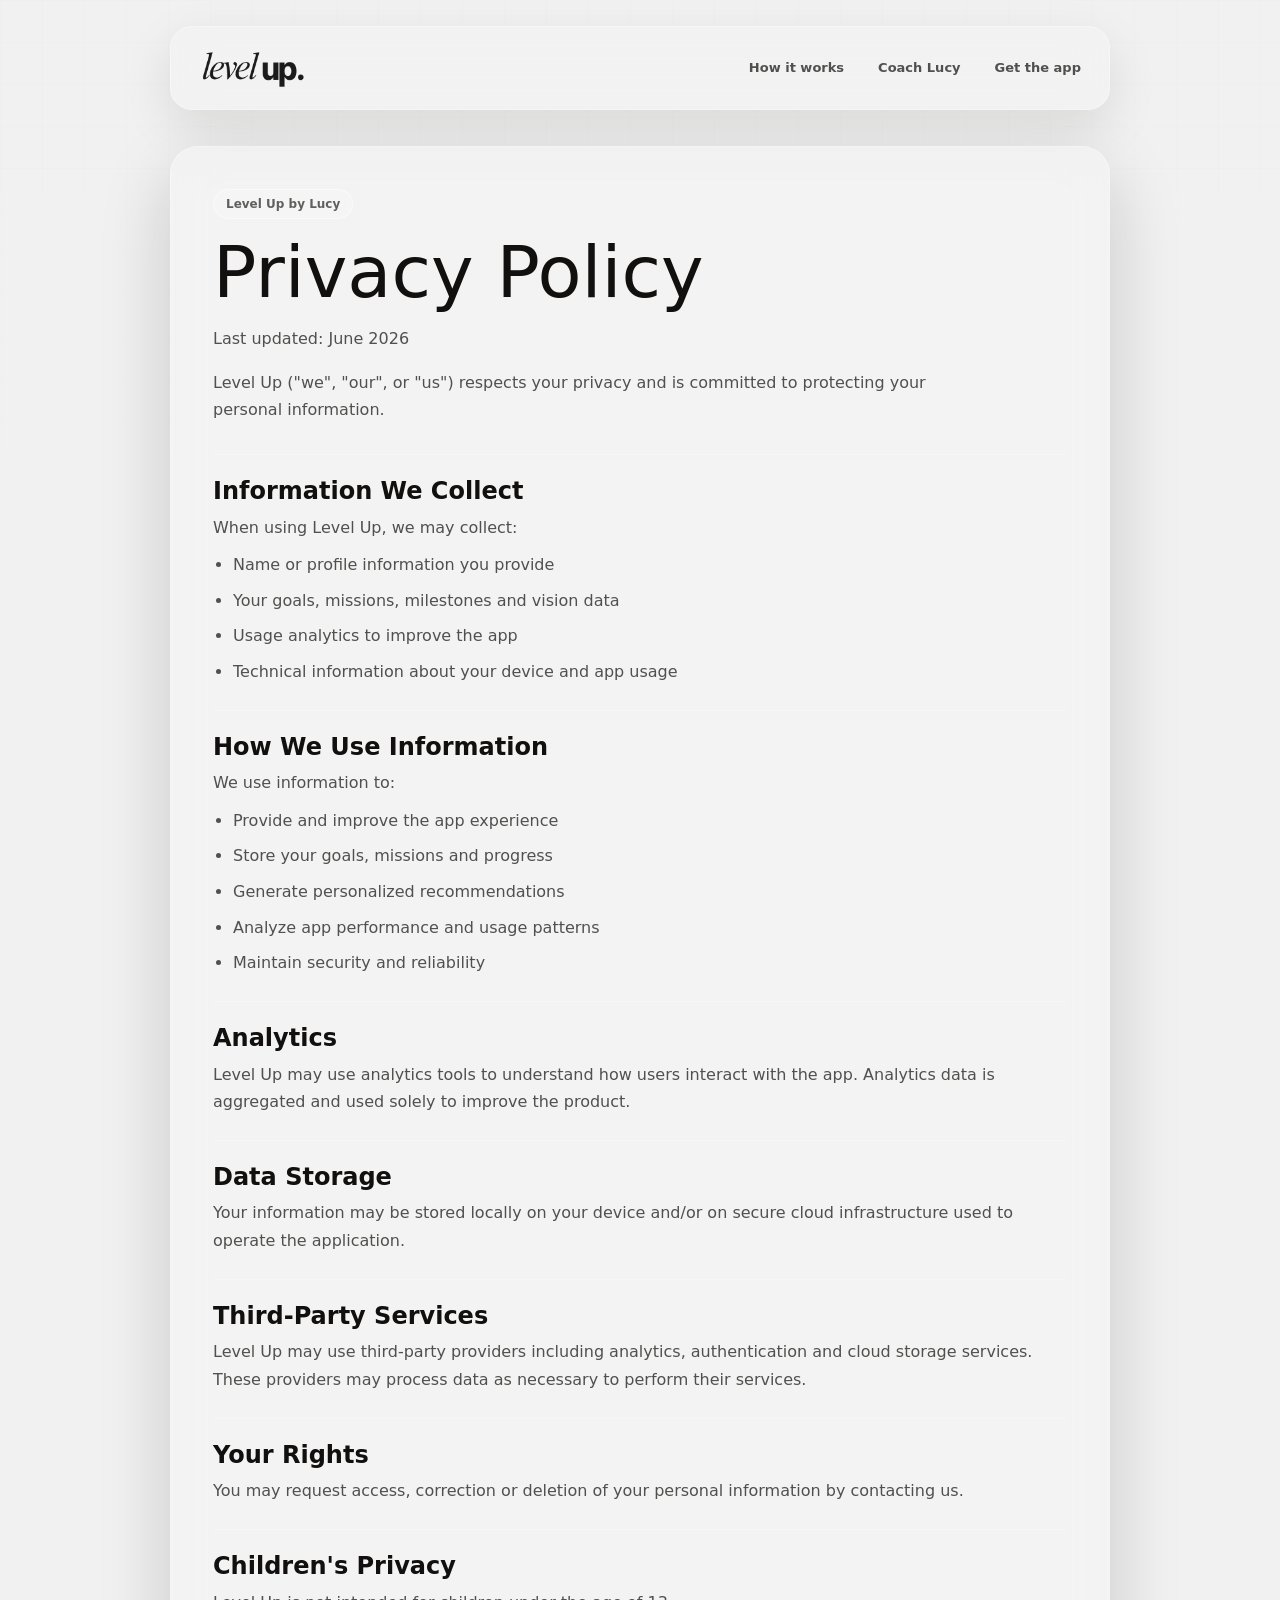
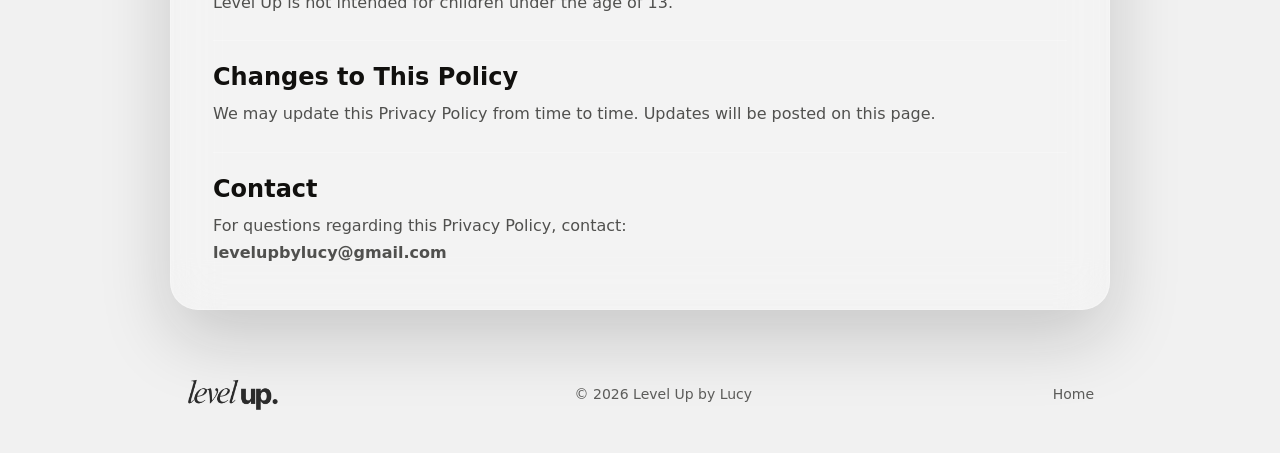
==== privacy/index.html @ 464bfc00 "updates" ====
<!DOCTYPE html>
<html lang="en">
<head>
  <meta charset="UTF-8" />
  <meta name="viewport" content="width=device-width, initial-scale=1.0" />
  <title>Privacy Policy | Level Up by Lucy</title>
  <meta name="description" content="Privacy Policy for the Level Up by Lucy app." />

  <link rel="stylesheet" href="../style.css" />
</head>
<body class="legal-page">
  <main class="page">
    <header class="topbar">
      <a href="../index.html" class="brand" aria-label="Level Up home">
        <img src="../assets/logo.png" alt="Level Up" class="logo" />
      </a>

      <nav class="nav" aria-label="Main navigation">
        <a href="../index.html#how">How it works</a>
        <a href="../index.html#lucy">Coach Lucy</a>
        <a href="../index.html#download">Get the app</a>
      </nav>
    </header>

    <article class="legal-shell">
      <div class="legal-hero">
        <span class="eyebrow">Level Up by Lucy</span>
        <h1>Privacy Policy</h1>
        <p>Last updated: June 2026</p>
        <p>Level Up ("we", "our", or "us") respects your privacy and is committed to protecting your personal information.</p>
      </div>

      <div class="legal-content">
        <section>
          <h2>Information We Collect</h2>
          <p>When using Level Up, we may collect:</p>
          <ul>
            <li>Name or profile information you provide</li>
            <li>Your goals, missions, milestones and vision data</li>
            <li>Usage analytics to improve the app</li>
            <li>Technical information about your device and app usage</li>
          </ul>
        </section>

        <section>
          <h2>How We Use Information</h2>
          <p>We use information to:</p>
          <ul>
            <li>Provide and improve the app experience</li>
            <li>Store your goals, missions and progress</li>
            <li>Generate personalized recommendations</li>
            <li>Analyze app performance and usage patterns</li>
            <li>Maintain security and reliability</li>
          </ul>
        </section>

        <section>
          <h2>Analytics</h2>
          <p>Level Up may use analytics tools to understand how users interact with the app. Analytics data is aggregated and used solely to improve the product.</p>
        </section>

        <section>
          <h2>Data Storage</h2>
          <p>Your information may be stored locally on your device and/or on secure cloud infrastructure used to operate the application.</p>
        </section>

        <section>
          <h2>Third-Party Services</h2>
          <p>Level Up may use third-party providers including analytics, authentication and cloud storage services. These providers may process data as necessary to perform their services.</p>
        </section>

        <section>
          <h2>Your Rights</h2>
          <p>You may request access, correction or deletion of your personal information by contacting us.</p>
        </section>

        <section>
          <h2>Children's Privacy</h2>
          <p>Level Up is not intended for children under the age of 13.</p>
        </section>

        <section>
          <h2>Changes to This Policy</h2>
          <p>We may update this Privacy Policy from time to time. Updates will be posted on this page.</p>
        </section>

        <section>
          <h2>Contact</h2>
          <p>For questions regarding this Privacy Policy, contact:</p>
          <p class="legal-contact"><a href="mailto:levelupbylucy@gmail.com">levelupbylucy@gmail.com</a></p>
        </section>
      </div>
    </article>

    <footer class="footer">
      <img src="../assets/logo.png" alt="Level Up" />
      <span>© 2026 Level Up by Lucy</span>
      <a href="../index.html">Home</a>
    </footer>
  </main>
</body>
</html>
---- style.css ----
:root {
  --app-bg: #f1f1f1;
  --background: #f2eee8;
  --cream: #ece7e0;
  --ink: #11100e;
  --muted: #66615c;
  --clay: #b76752;
  --sage: #75896b;
  --taupe: #bdb8b2;
  --hairline: #e7e2dc;
  --gold: #d69b32;
  --glass: rgba(255, 255, 255, .20);
  --glass-strong: rgba(255, 255, 255, .36);
  --glass-line: rgba(255, 255, 255, .28);
  --shadow: 0 28px 70px rgba(17, 16, 14, .18);
  --radius: 26px;
}

* {
  box-sizing: border-box;
  margin: 0;
  padding: 0;
}

html {
  scroll-behavior: smooth;
}

body {
  min-height: 100vh;
  font-family: -apple-system, BlinkMacSystemFont, "SF Pro Display", "SF Pro Text", "Segoe UI", system-ui, sans-serif;
  color: var(--ink);
  background-color: var(--app-bg);
  overflow-x: hidden;
}

body::before {
  content: "";
  position: fixed;
  inset: 0;
  pointer-events: none;
  background-image:
    linear-gradient(rgba(17, 16, 14, .025) 1px, transparent 1px),
    linear-gradient(90deg, rgba(17, 16, 14, .022) 1px, transparent 1px);
  background-size: 42px 42px;
  mask-image: linear-gradient(180deg, black, transparent 86%);
  opacity: .42;
}

a {
  color: inherit;
  text-decoration: none;
}

img {
  display: block;
  max-width: 100%;
}

.page {
  width: min(1160px, calc(100% - 40px));
  margin: 0 auto;
  padding: 26px 0 28px;
}

.topbar {
  display: flex;
  align-items: center;
  justify-content: space-between;
  gap: 22px;
  margin-bottom: 36px;
  padding: 14px 16px;
  border: 1px solid var(--glass-line);
  border-radius: 22px;
  background: rgba(255, 255, 255, .13);
  box-shadow: 0 18px 50px rgba(17, 16, 14, .10);
  backdrop-filter: blur(22px);
  -webkit-backdrop-filter: blur(22px);
}

.brand {
  flex: 0 0 auto;
}

.logo {
  width: 126px;
  height: auto;
}

.nav {
  display: flex;
  align-items: center;
  gap: 10px;
  color: rgba(17, 16, 14, .72);
  font-size: 13px;
  font-weight: 700;
}

.nav a,
.footer a {
  padding: 9px 12px;
  border-radius: 999px;
  transition: background .2s ease, color .2s ease, transform .2s ease;
}

.nav a:hover,
.footer a:hover {
  color: var(--ink);
  background: rgba(255, 255, 255, .24);
}

.hero-section {
  position: relative;
  display: grid;
  grid-template-columns: minmax(0, .86fr) minmax(360px, 1fr);
  align-items: center;
  gap: 42px;
  min-height: clamp(680px, calc(100vh - 210px), 760px);
  padding-bottom: 46px;
}

.hero-copy {
  max-width: 530px;
  color: var(--ink);
  transform: translateY(-40px);
}

.eyebrow {
  display: inline-flex;
  width: fit-content;
  padding: 7px 12px;
  border: 1px solid rgba(255, 255, 255, .46);
  border-radius: 999px;
  background: rgba(255, 255, 255, .18);
  color: rgba(17, 16, 14, .66);
  font-size: 12px;
  font-weight: 700;
}

h1,
h2 {
  letter-spacing: 0;
  line-height: 1.04;
}

h1 {
  margin-top: 18px;
  max-width: 11ch;
  font-size: clamp(52px, 7vw, 92px);
  font-weight: 500;
}

h2 {
  font-size: clamp(32px, 4vw, 52px);
  font-weight: 500;
}

.hero-copy p,
.lucy-copy p,
.download p,
.support-copy p {
  margin-top: 22px;
  max-width: 490px;
  color: rgba(17, 16, 14, .72);
  font-size: 18px;
  line-height: 1.65;
}

.hero-pills {
  display: flex;
  flex-wrap: wrap;
  gap: 10px;
  margin-top: 24px;
}

.hero-pills span {
  padding: 9px 13px;
  border: 1px solid rgba(255, 255, 255, .34);
  border-radius: 999px;
  background: rgba(255, 255, 255, .16);
  color: rgba(17, 16, 14, .78);
  font-size: 13px;
  font-weight: 700;
}

.hero-actions {
  display: flex;
  flex-wrap: wrap;
  gap: 12px;
  margin-top: 32px;
}

.herohero-link,
.button,
.store-button {
  display: inline-flex;
  align-items: center;
  justify-content: center;
  gap: 10px;
  min-height: 52px;
  padding: 0 22px;
  border-radius: 999px;
  font-weight: 800;
  transition: transform .22s ease, box-shadow .22s ease, background .22s ease;
}

.button-primary,
.store-button {
  background: var(--ink);
  color: #fff;
  box-shadow: 0 18px 44px rgba(17, 16, 14, .24);
}

.button-secondary {
  border: 1px solid rgba(255, 255, 255, .42);
  background: rgba(255, 255, 255, .16);
}

.button:hover,
.store-button:hover {
  transform: translateY(-2px);
}

.phone-wrap {
  position: relative;
  display: grid;
  place-items: center;
  min-height: 640px;
}

.phone-halo {
  position: absolute;
  width: min(570px, 94%);
  aspect-ratio: 1;
  border-radius: 50%;
  background:
    radial-gradient(circle, rgba(236, 231, 224, .60), rgba(236, 231, 224, .18) 44%, transparent 68%);
  filter: blur(3px);
}

.app-preview-image {
  position: relative;
  z-index: 1;
  width: min(304px, 82vw);
  height: auto;
  border-radius: 0;
  box-shadow: none;
  background: transparent;
}

.floating-card {
  position: absolute;
  z-index: 2;
  width: 154px;
  padding: 16px;
  border: 1px solid rgba(255, 255, 255, .34);
  border-radius: 22px;
  background: rgba(255, 255, 255, .22);
  box-shadow: 0 22px 60px rgba(17, 16, 14, .16);
  backdrop-filter: blur(24px);
  -webkit-backdrop-filter: blur(24px);
}

.floating-card span,
.card-label {
  display: block;
  color: rgba(17, 16, 14, .56);
  font-size: 11px;
  font-weight: 800;
  letter-spacing: .13em;
  text-transform: uppercase;
}

.floating-card strong {
  display: block;
  margin-top: 10px;
  font-size: 34px;
  font-weight: 500;
}

.floating-card small {
  color: rgba(17, 16, 14, .60);
  font-size: 13px;
}

.progress-float {
  left: 18px;
  top: 112px;
}

.streak-float {
  right: 8px;
  bottom: 120px;
}

.glass-panel {
  margin: 28px 0;
  padding: 36px;
  border: 1px solid rgba(255, 255, 255, .22);
  border-radius: var(--radius);
  background: rgba(255, 255, 255, .16);
  box-shadow: var(--shadow);
  backdrop-filter: blur(24px);
  -webkit-backdrop-filter: blur(24px);
}

.process {
  text-align: center;
}

.process h2 {
  margin-top: 12px;
}

.steps {
  display: grid;
  grid-template-columns: repeat(5, 1fr);
  gap: 12px;
  margin-top: 30px;
}

.steps article {
  min-height: 160px;
  padding: 18px;
  border: 1px solid rgba(255, 255, 255, .22);
  border-radius: 20px;
  background: rgba(255, 255, 255, .16);
  text-align: left;
}

.step-icon {
  width: 42px;
  height: 42px;
  margin-bottom: 18px;
  display: grid;
  place-items: center;
  border-radius: 14px;
  background: rgba(17, 16, 14, .86);
  color: #fff;
  font-weight: 800;
}

.steps h3 {
  margin-bottom: 8px;
  font-size: 18px;
}

.steps p {
  color: rgba(17, 16, 14, .64);
  font-size: 14px;
  line-height: 1.55;
}

.lucy {
  display: grid;
  grid-template-columns: minmax(0, .9fr) minmax(0, 1fr);
  gap: 34px;
  align-items: center;
}

.lucy-portrait {
  position: relative;
  min-height: 400px;
  overflow: hidden;
  border: 1px solid rgba(255, 255, 255, .24);
  border-radius: 24px;
  background:
    linear-gradient(180deg, rgba(17, 16, 14, .08), rgba(255, 255, 255, .18)),
    var(--taupe);
}

.portrait-placeholder {
  width: 100%;
  height: 100%;
  min-height: 400px;
  object-fit: cover;
  object-position: center;
}

.lucy blockquote {
  position: absolute;
  left: 18px;
  bottom: 18px;
  width: min(300px, calc(100% - 36px));
  padding: 18px;
  border: 1px solid rgba(255, 255, 255, .32);
  border-radius: 20px;
  background: rgba(255, 255, 255, .52);
  box-shadow: 0 18px 48px rgba(17, 16, 14, .18);
  color: var(--ink);
  line-height: 1.45;
  backdrop-filter: blur(18px);
  -webkit-backdrop-filter: blur(18px);
}

.lucy-copy ul {
  display: grid;
  gap: 12px;
  margin-top: 24px;
  list-style: none;
}

.lucy-copy li {
  display: flex;
  align-items: center;
  gap: 10px;
  color: rgba(17, 16, 14, .78);
  font-weight: 700;
}

.lucy-copy li::before {
  content: "";
  width: 20px;
  height: 20px;
  flex: 0 0 auto;
  border-radius: 50%;
  background: var(--sage);
  box-shadow: inset 0 0 0 5px rgba(255, 255, 255, .42);
}

.download {
  display: grid;
  grid-template-columns: 1fr auto;
  align-items: center;
  gap: 32px;
}

.download-actions {
  display: flex;
  align-items: center;
  gap: 18px;
}

.qr {
  position: relative;
  display: grid;
  place-items: center;
  width: 132px;
  height: 132px;
  overflow: hidden;
  border-radius: 24px;
  background: rgba(255, 255, 255, .78);
  box-shadow: 0 18px 42px rgba(17, 16, 14, .12);
}

.qr span {
  position: absolute;
  background: var(--ink);
}

.qr span:nth-child(1) {
  width: 34px;
  height: 34px;
  top: 20px;
  left: 20px;
}

.qr span:nth-child(2) {
  width: 34px;
  height: 34px;
  top: 20px;
  right: 20px;
}

.qr span:nth-child(3) {
  width: 34px;
  height: 34px;
  bottom: 20px;
  left: 20px;
}

.qr span:nth-child(4) {
  width: 12px;
  height: 68px;
  right: 34px;
  bottom: 20px;
  box-shadow: -22px -20px 0 var(--ink), -44px 8px 0 var(--ink);
}

.qr b {
  z-index: 1;
  padding: 8px 10px;
  border-radius: 999px;
  background: var(--clay);
  color: #fff;
  font-size: 13px;
  letter-spacing: .2em;
}

.store-links {
  display: grid;
  gap: 12px;
}

.support {
  display: grid;
  grid-template-columns: minmax(0, .86fr) minmax(320px, 1fr);
  align-items: start;
  gap: 36px;
}

.support-copy a,
.legal-contact {
  font-weight: 800;
  color: var(--ink);
}

.support-form {
  display: grid;
  gap: 14px;
}

.support-form label {
  display: grid;
  gap: 7px;
}

.support-form span {
  color: rgba(17, 16, 14, .62);
  font-size: 12px;
  font-weight: 800;
}

.support-form input,
.support-form select,
.support-form textarea {
  width: 100%;
  border: 1px solid rgba(255, 255, 255, .36);
  border-radius: 18px;
  background: rgba(255, 255, 255, .34);
  color: var(--ink);
  font: inherit;
  outline: none;
  padding: 14px 15px;
  box-shadow: inset 0 1px 0 rgba(255, 255, 255, .36);
}

.support-form textarea {
  resize: vertical;
  min-height: 132px;
}

.support-form input:focus,
.support-form select:focus,
.support-form textarea:focus {
  border-color: rgba(17, 16, 14, .28);
  box-shadow: 0 0 0 4px rgba(17, 16, 14, .08);
}

.form-note {
  color: rgba(17, 16, 14, .58);
  font-size: 13px;
  line-height: 1.45;
}

.footer {
  display: flex;
  align-items: center;
  justify-content: space-between;
  gap: 18px;
  padding: 26px 4px 8px;
  color: rgba(17, 16, 14, .66);
  font-size: 14px;
}

.footer img {
  width: 112px;
  opacity: .92;
}

.legal-page .page {
  width: min(940px, calc(100% - 40px));
}

.legal-shell {
  margin: 22px 0 34px;
  padding: 42px;
  border: 1px solid rgba(255, 255, 255, .24);
  border-radius: 28px;
  background: rgba(255, 255, 255, .18);
  box-shadow: var(--shadow);
  backdrop-filter: blur(24px);
  -webkit-backdrop-filter: blur(24px);
}

.legal-hero {
  display: grid;
  gap: 16px;
  max-width: 720px;
  margin-bottom: 30px;
}

.legal-hero h1 {
  max-width: none;
  margin-top: 0;
  font-size: clamp(42px, 7vw, 72px);
}

.legal-hero p,
.legal-content p,
.legal-content li {
  color: rgba(17, 16, 14, .72);
  font-size: 16px;
  line-height: 1.72;
}

.legal-content {
  display: grid;
  gap: 24px;
}

.legal-content section {
  padding-top: 24px;
  border-top: 1px solid rgba(255, 255, 255, .24);
}

.legal-content h2 {
  margin-bottom: 10px;
  font-size: 24px;
  font-weight: 700;
}

.legal-content ul {
  display: grid;
  gap: 8px;
  margin-top: 10px;
  padding-left: 20px;
}

@media (max-width: 920px) {
  .nav {
    display: none;
  }

  .hero-section,
  .lucy,
  .download,
  .support {
    grid-template-columns: 1fr;
  }

  .hero-section {
    min-height: auto;
    gap: 28px;
  }

  .phone-wrap {
    min-height: 560px;
  }

  .steps {
    grid-template-columns: repeat(2, 1fr);
  }

  .download-actions {
    justify-content: flex-start;
  }
}

@media (max-width: 620px) {
  .page,
  .legal-page .page {
    width: min(100% - 24px, 1160px);
    padding-top: 14px;
  }

  .topbar {
    margin-bottom: 24px;
  }

  .logo {
    width: 108px;
  }

  h1 {
    font-size: 48px;
  }

  h2 {
    font-size: 34px;
  }

  .hero-copy p,
  .lucy-copy p,
  .download p,
  .support-copy p {
    font-size: 16px;
  }

  .hero-actions,
  .download-actions {
    flex-direction: column;
    align-items: stretch;
  }

  .button,
  .store-button {
    width: 100%;
  }

  .phone-wrap {
    min-height: 470px;
    overflow: hidden;
  }

  .app-preview-image {
    width: min(282px, 78vw);
    border-radius: 34px;
  }

  .floating-card {
    display: none;
  }

  .glass-panel,
  .legal-shell {
    padding: 24px;
    border-radius: 24px;
  }

  .steps {
    grid-template-columns: 1fr;
  }

  .lucy-portrait,
  .portrait-placeholder {
    min-height: 340px;
  }

  .qr {
    width: 100%;
    height: 150px;
  }

  .footer {
    flex-direction: column;
    align-items: flex-start;
  }
}
.hero-actions .button-primary {
  background: #708968;
  border-color: #708968;
}

.hero-actions .button-primary:hover {
  background: #62795b;
  border-color: #62795b;
}
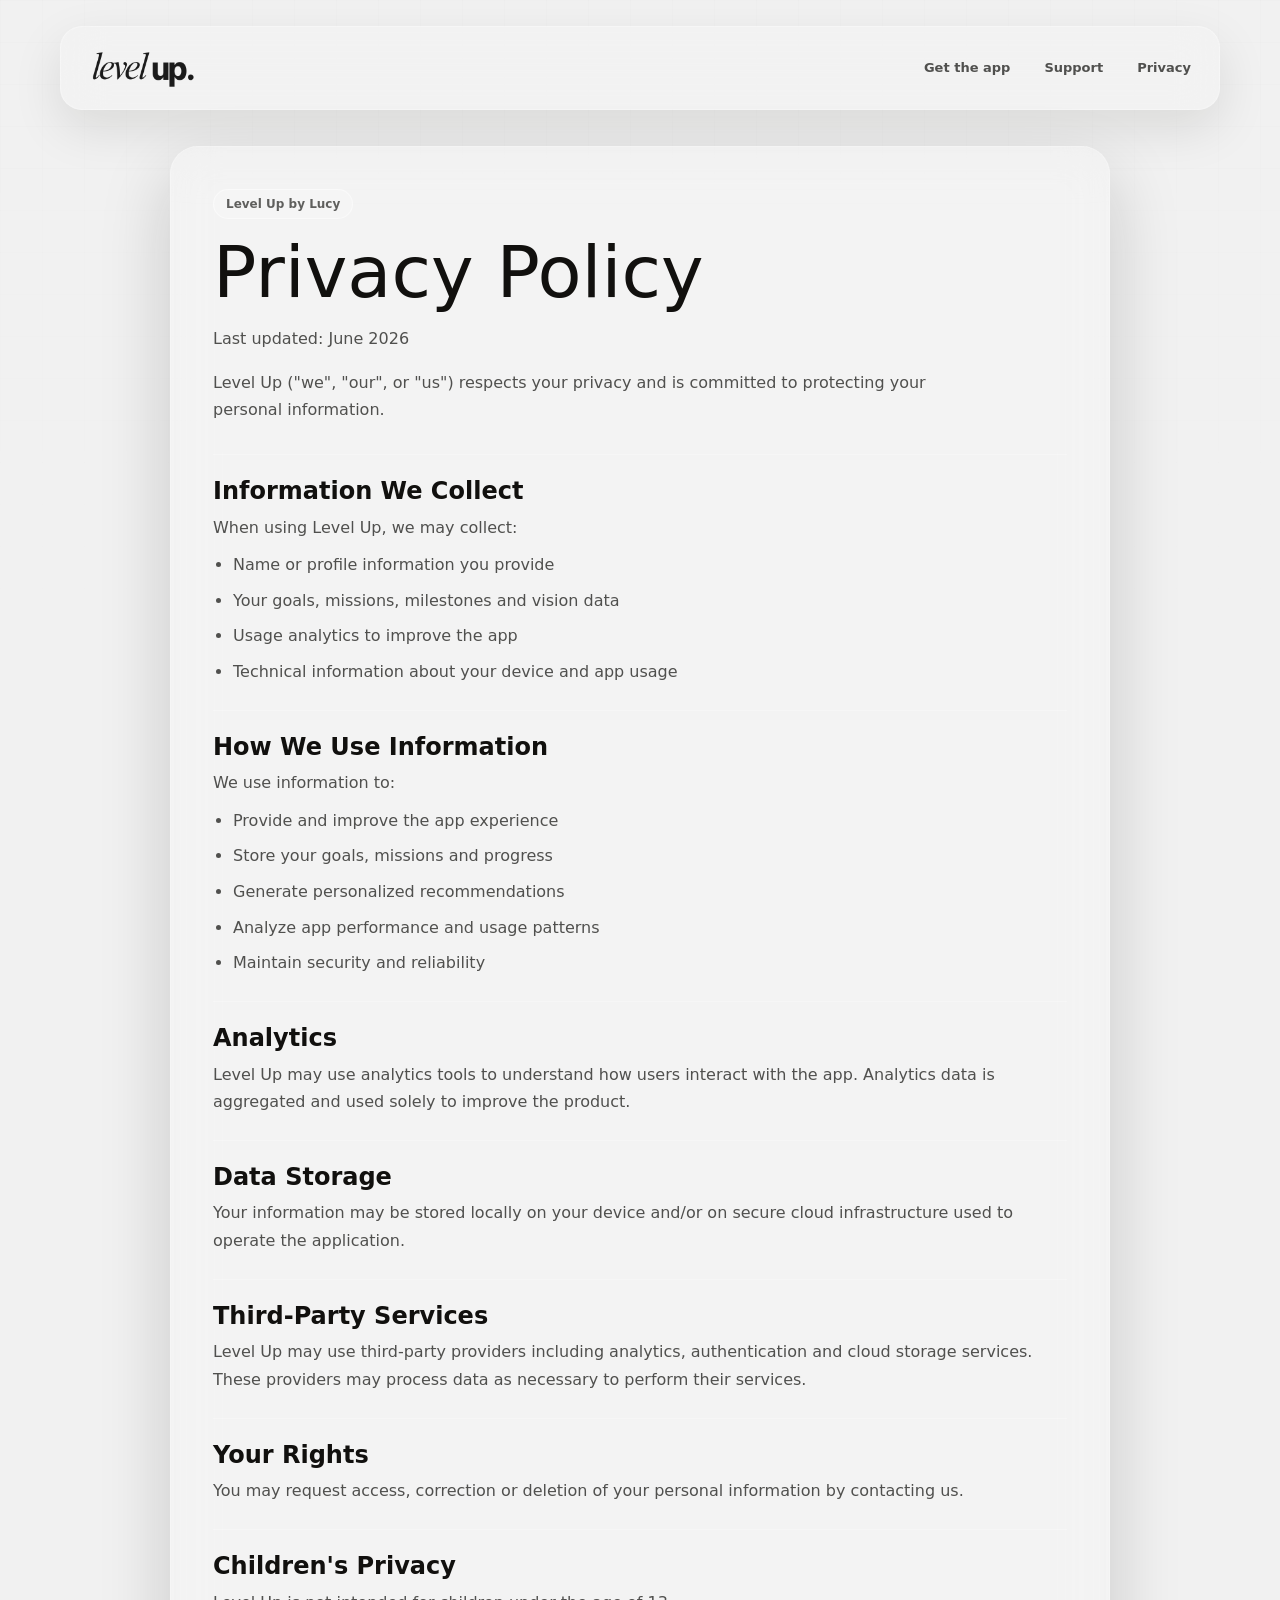
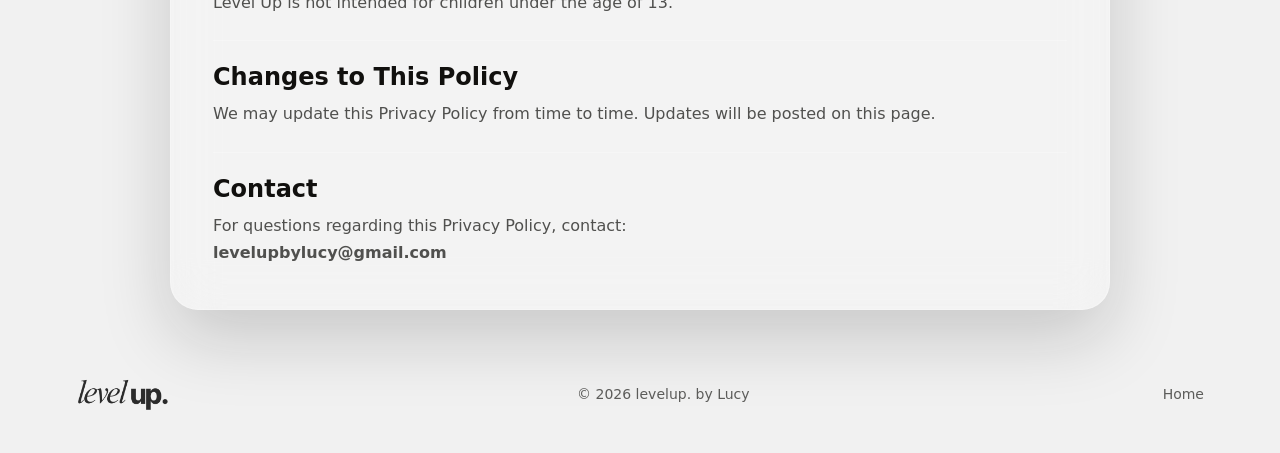
==== commit 37a41d86: "Fix privacy page layout" ====
--- a/privacy/index.html
+++ b/privacy/index.html
@@ -11,14 +11,14 @@
 <body class="legal-page">
   <main class="page">
     <header class="topbar">
-      <a href="../index.html" class="brand" aria-label="Level Up home">
-        <img src="../assets/logo.png" alt="Level Up" class="logo" />
+      <a href="../index.html" class="brand" aria-label="levelup. by Lucy">
+        <img src="../assets/logo.png" alt="levelup. by Lucy" class="logo" />
       </a>
 
       <nav class="nav" aria-label="Main navigation">
-        <a href="../index.html#how">How it works</a>
-        <a href="../index.html#lucy">Coach Lucy</a>
         <a href="../index.html#download">Get the app</a>
+        <a href="../index.html#support">Support</a>
+        <a href="./">Privacy</a>
       </nav>
     </header>
 
@@ -94,7 +94,7 @@
 
     <footer class="footer">
       <img src="../assets/logo.png" alt="Level Up" />
-      <span>© 2026 Level Up by Lucy</span>
+      <span>© 2026 levelup. by Lucy</span>
       <a href="../index.html">Home</a>
     </footer>
   </main>
--- a/style.css
+++ b/style.css
@@ -85,6 +85,7 @@
 .logo {
   width: 126px;
   height: auto;
+  background: transparent;
 }
 
 .nav {
@@ -246,6 +247,7 @@
   border-radius: 0;
   box-shadow: none;
   background: transparent;
+  transform: translateY(-25px);
 }
 
 .floating-card {
@@ -289,7 +291,7 @@
 }
 
 .streak-float {
-  right: 8px;
+  right: 18px;
   bottom: 120px;
 }
 
@@ -569,11 +571,12 @@
 }
 
 .legal-page .page {
-  width: min(940px, calc(100% - 40px));
+  width: min(1160px, calc(100% - 40px));
 }
 
 .legal-shell {
-  margin: 22px 0 34px;
+  width: min(940px, 100%);
+  margin: 22px auto 34px;
   padding: 42px;
   border: 1px solid rgba(255, 255, 255, .24);
   border-radius: 28px;
@@ -660,7 +663,8 @@
 @media (max-width: 620px) {
   .page,
   .legal-page .page {
-    width: min(100% - 24px, 1160px);
+    width: calc(100% - 24px);
+    max-width: 1160px;
     padding-top: 14px;
   }
 
@@ -718,6 +722,37 @@
     border-radius: 24px;
   }
 
+  .legal-shell {
+    width: 100%;
+    padding: 22px 18px;
+    overflow-wrap: anywhere;
+  }
+
+  .legal-hero {
+    gap: 14px;
+    margin-bottom: 24px;
+  }
+
+  .legal-hero h1 {
+    font-size: clamp(36px, 12vw, 44px);
+    line-height: 1.05;
+  }
+
+  .legal-hero p,
+  .legal-content p,
+  .legal-content li {
+    font-size: 15px;
+    line-height: 1.65;
+  }
+
+  .legal-content section {
+    padding-top: 20px;
+  }
+
+  .legal-content h2 {
+    font-size: 22px;
+  }
+
   .steps {
     grid-template-columns: 1fr;
   }
@@ -745,4 +780,4 @@
 .hero-actions .button-primary:hover {
   background: #62795b;
   border-color: #62795b;
-}+}
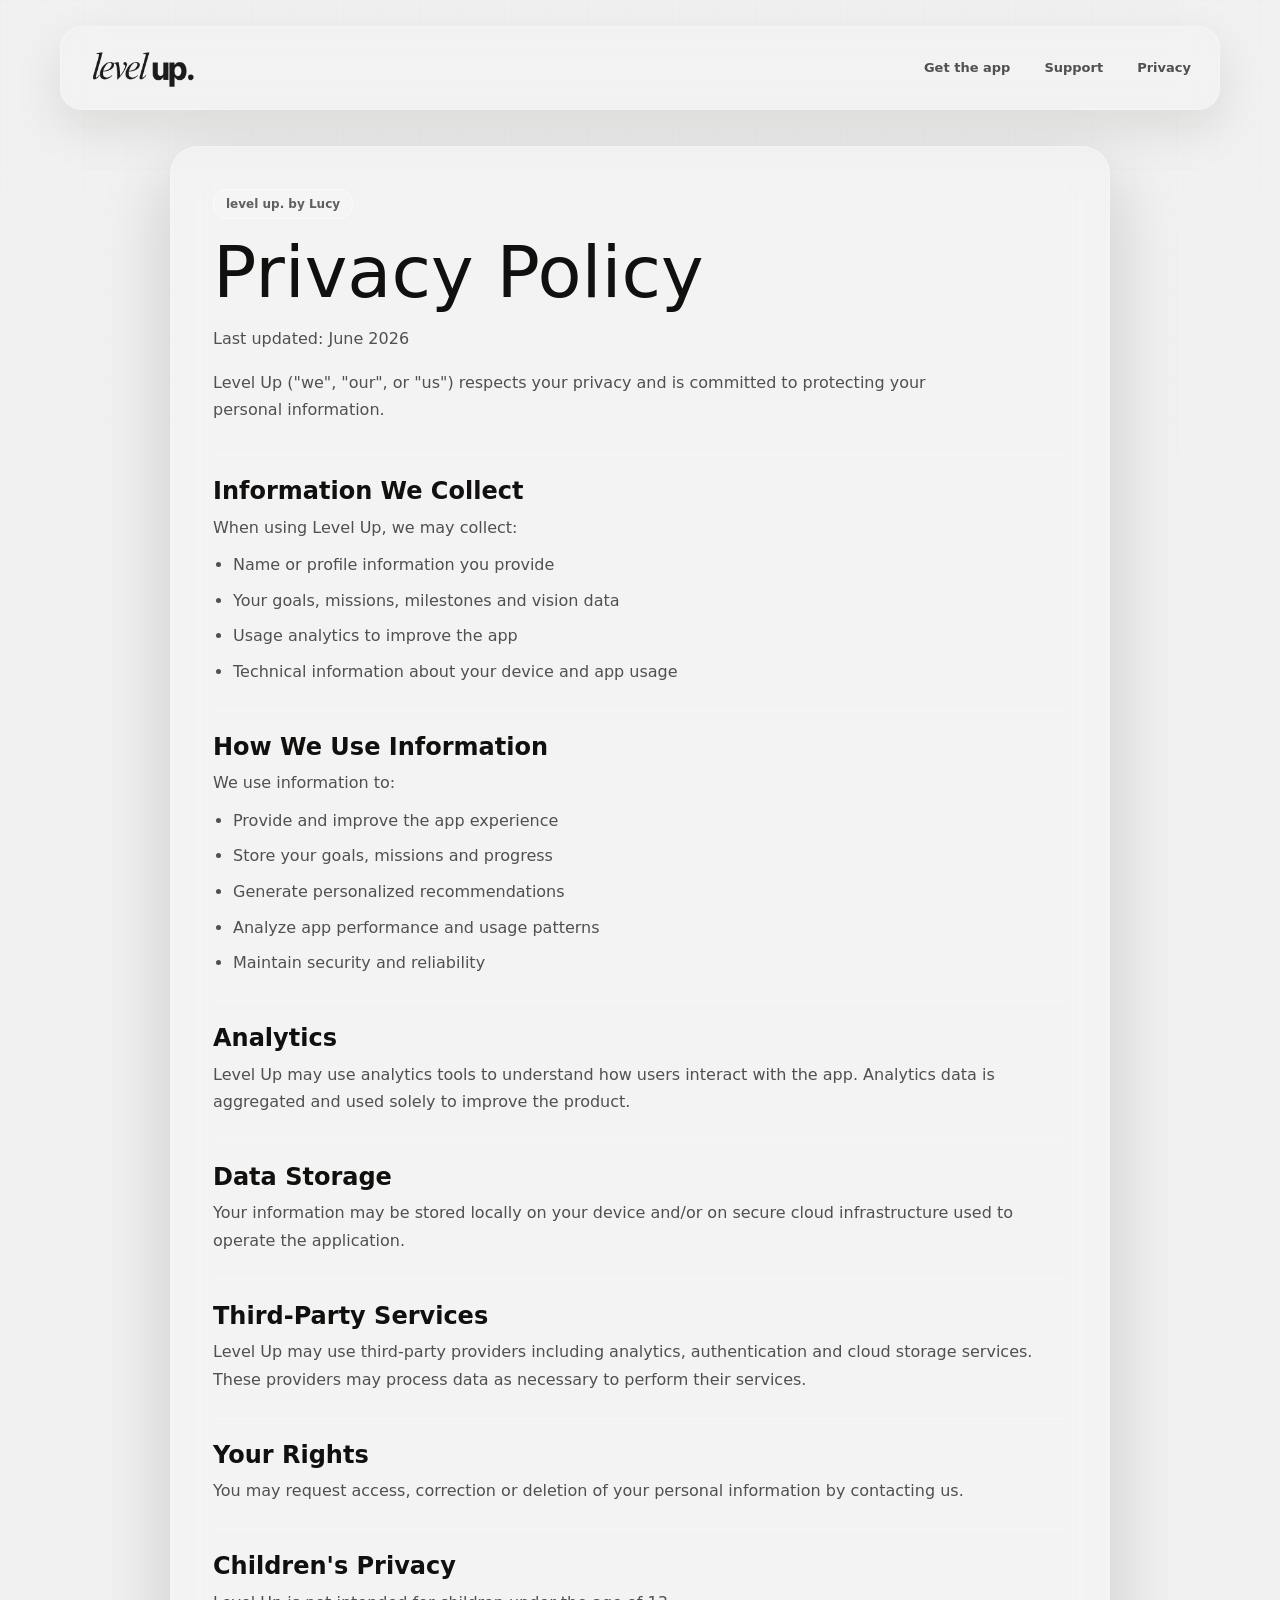
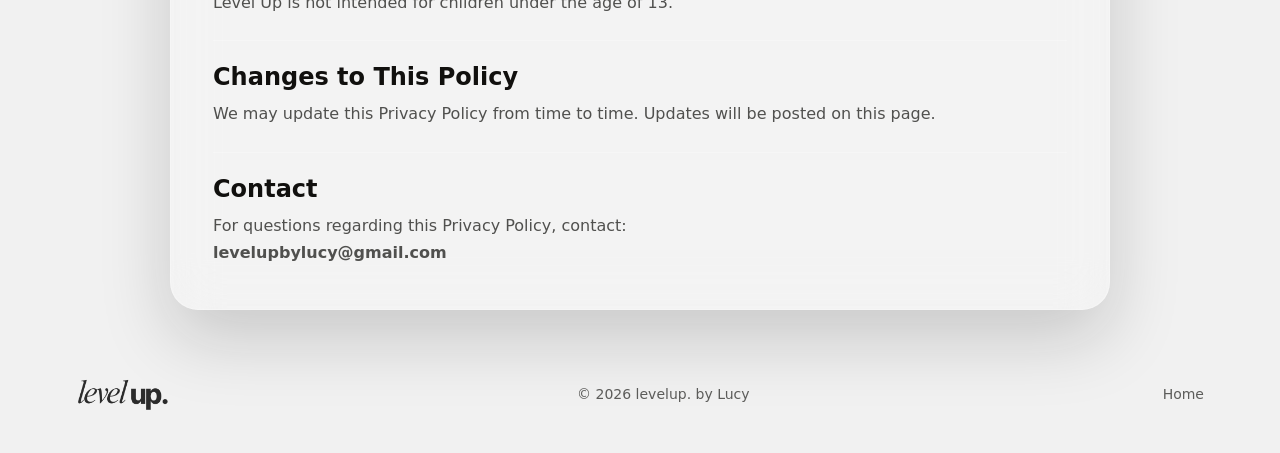
==== commit de4572db: "Update privacy branding and app preview corners" ====
--- a/privacy/index.html
+++ b/privacy/index.html
@@ -3,7 +3,7 @@
 <head>
   <meta charset="UTF-8" />
   <meta name="viewport" content="width=device-width, initial-scale=1.0" />
-  <title>Privacy Policy | Level Up by Lucy</title>
+  <title>Privacy Policy | level up. by Lucy</title>
   <meta name="description" content="Privacy Policy for the Level Up by Lucy app." />
 
   <link rel="stylesheet" href="../style.css" />
@@ -24,7 +24,7 @@
 
     <article class="legal-shell">
       <div class="legal-hero">
-        <span class="eyebrow">Level Up by Lucy</span>
+        <span class="eyebrow">level up. by Lucy</span>
         <h1>Privacy Policy</h1>
         <p>Last updated: June 2026</p>
         <p>Level Up ("we", "our", or "us") respects your privacy and is committed to protecting your personal information.</p>
--- a/style.css
+++ b/style.css
@@ -244,7 +244,7 @@
   z-index: 1;
   width: min(304px, 82vw);
   height: auto;
-  border-radius: 0;
+  border-radius: 34px;
   box-shadow: none;
   background: transparent;
   transform: translateY(-25px);
